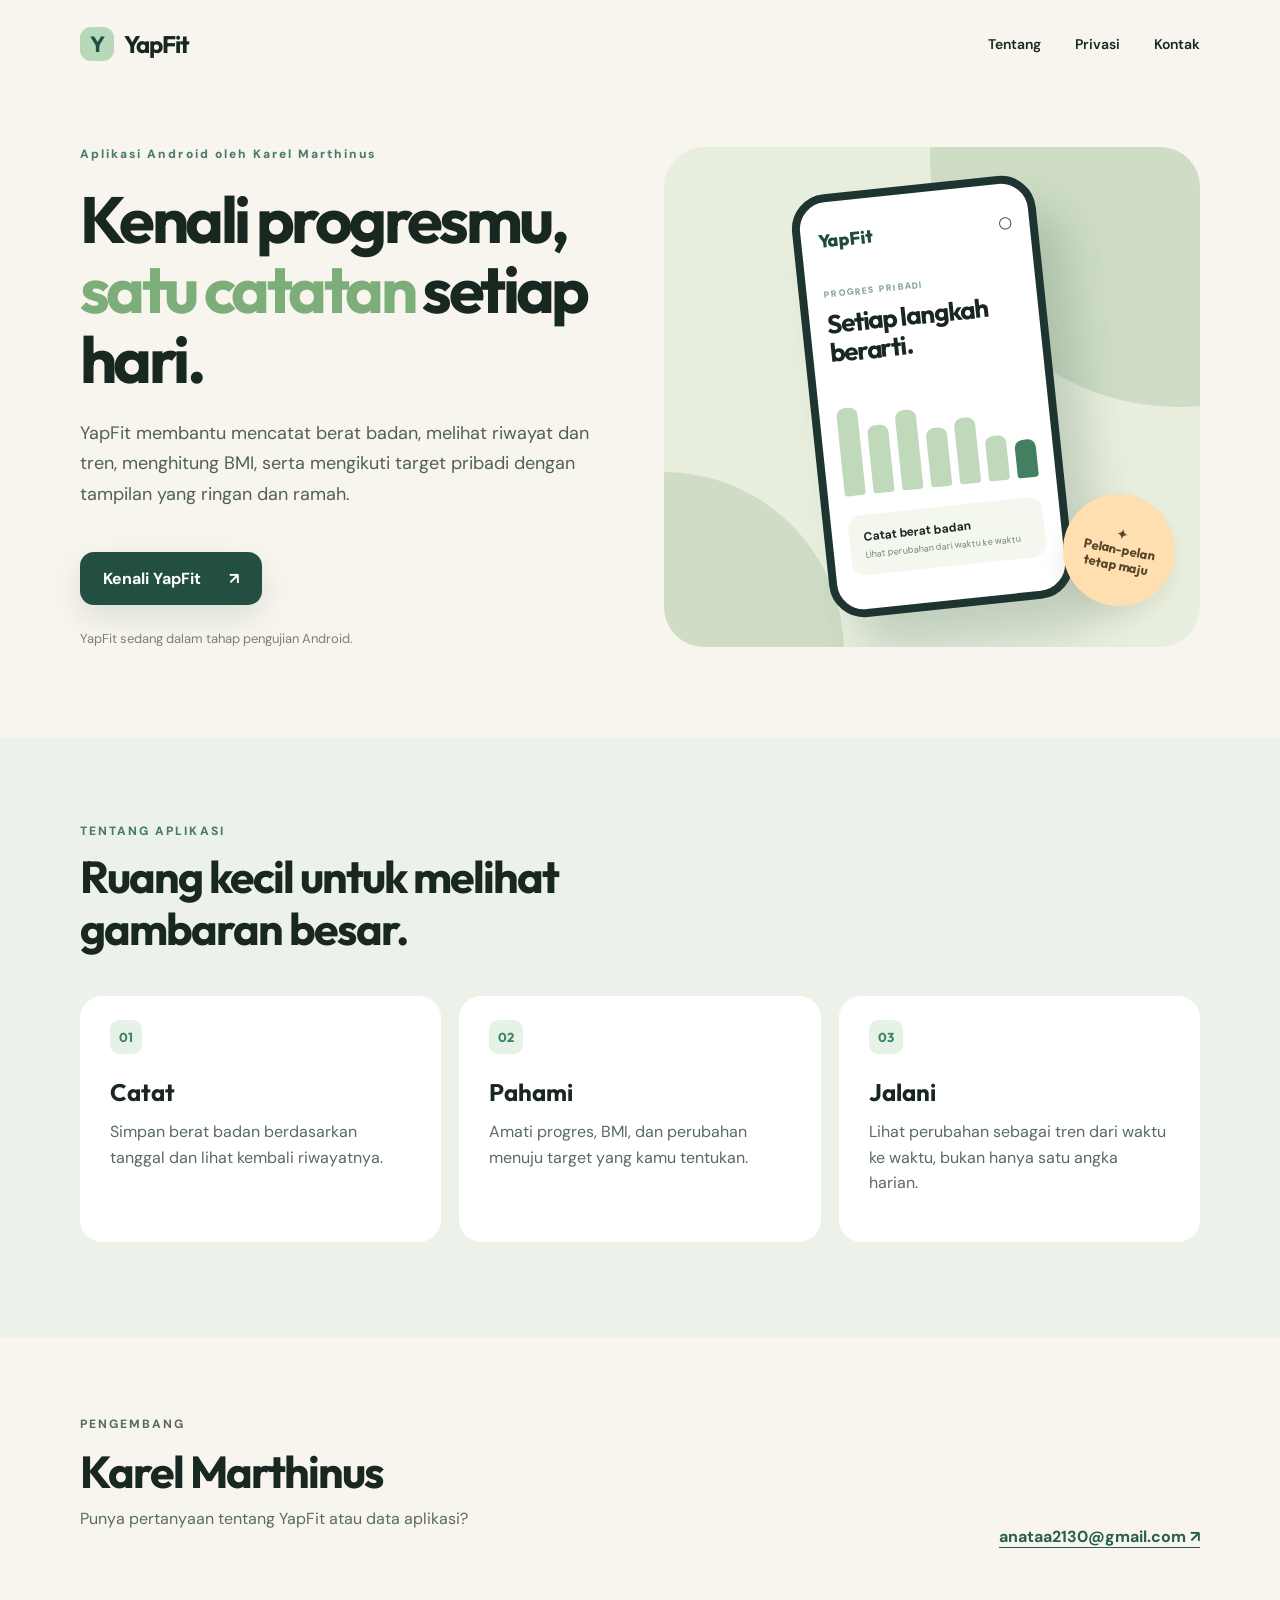
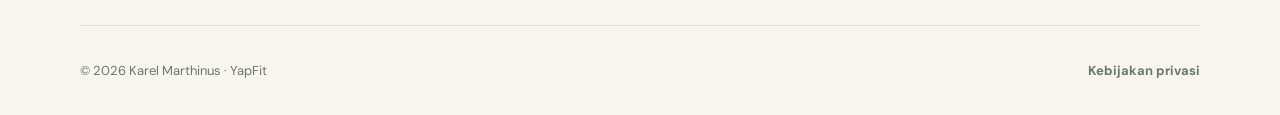
==== yapfit/index.html @ 2a293a20 "Publish YapFit developer website" ====
<!doctype html>
<html lang="id">
<head>
  <meta charset="utf-8">
  <meta name="viewport" content="width=device-width, initial-scale=1">
  <meta name="theme-color" content="#f8f5ee">
  <meta name="description" content="YapFit adalah aplikasi pencatat berat badan dan BMI oleh Karel Marthinus.">
  <title>YapFit · Karel Marthinus</title>
  <link rel="stylesheet" href="style.css">
</head>
<body>
  <header class="topbar wrap">
    <a class="brand" href="./" aria-label="Beranda YapFit"><span class="mark">Y</span> YapFit</a>
    <nav aria-label="Navigasi utama"><a href="#tentang">Tentang</a><a href="privacy.html">Privasi</a><a href="mailto:anataa2130@gmail.com">Kontak</a></nav>
  </header>
  <main>
    <section class="hero wrap">
      <div class="hero-copy">
        <p class="eyebrow">Aplikasi Android oleh Karel Marthinus</p>
        <h1>Kenali progresmu,<br><em>satu catatan</em> setiap hari.</h1>
        <p class="lead">YapFit membantu mencatat berat badan, melihat riwayat dan tren, menghitung BMI, serta mengikuti target pribadi dengan tampilan yang ringan dan ramah.</p>
        <a class="button" href="#tentang">Kenali YapFit <span aria-hidden="true">↗</span></a>
        <p class="status">YapFit sedang dalam tahap pengujian Android.</p>
      </div>
      <div class="visual" aria-label="Ilustrasi tampilan catatan progres YapFit" role="img">
        <div class="circle c1"></div><div class="circle c2"></div>
        <div class="phone"><div class="phone-head"><span class="phone-logo">YapFit</span><span>○</span></div><p class="phone-kicker">PROGRES PRIBADI</p><strong>Setiap langkah<br>berarti.</strong><div class="chart"><span></span><span></span><span></span><span></span><span></span><span></span><span></span></div><div class="phone-card"><b>Catat berat badan</b><small>Lihat perubahan dari waktu ke waktu</small></div></div>
        <span class="sticker">✦<br>Pelan-pelan<br>tetap maju</span>
      </div>
    </section>
    <section id="tentang" class="features"><div class="wrap"><p class="eyebrow">TENTANG APLIKASI</p><h2>Ruang kecil untuk melihat gambaran besar.</h2><div class="grid"><article><span class="icon">01</span><h3>Catat</h3><p>Simpan berat badan berdasarkan tanggal dan lihat kembali riwayatnya.</p></article><article><span class="icon">02</span><h3>Pahami</h3><p>Amati progres, BMI, dan perubahan menuju target yang kamu tentukan.</p></article><article><span class="icon">03</span><h3>Jalani</h3><p>Lihat perubahan sebagai tren dari waktu ke waktu, bukan hanya satu angka harian.</p></article></div></div></section>
    <section class="contact wrap"><div><p class="eyebrow">PENGEMBANG</p><h2>Karel Marthinus</h2><p>Punya pertanyaan tentang YapFit atau data aplikasi?</p></div><a href="mailto:anataa2130@gmail.com">anataa2130@gmail.com <span aria-hidden="true">↗</span></a></section>
  </main>
  <footer class="wrap"><span>© 2026 Karel Marthinus · YapFit</span><a href="privacy.html">Kebijakan privasi</a></footer>
</body>
</html>
---- yapfit/style.css ----
@import url('https://fonts.googleapis.com/css2?family=DM+Sans:wght@400;500;600;700&family=Outfit:wght@400;500;600;700;800&display=swap');
:root{font-family:'DM Sans',system-ui,sans-serif;color:#192721;background:#f8f5ee}*{box-sizing:border-box}html{scroll-behavior:smooth}body{margin:0}a{color:inherit}h1,h2,h3,p{margin-top:0}.wrap{width:min(1120px,calc(100% - 48px));margin-inline:auto}.topbar{height:88px;display:flex;align-items:center;justify-content:space-between}.brand{text-decoration:none;font:700 24px Outfit,system-ui,sans-serif;display:flex;align-items:center;gap:10px;letter-spacing:-.04em}.mark{display:grid;place-items:center;width:34px;height:34px;background:#b8d9b9;border-radius:11px;color:#205044;font-size:22px}.topbar nav{display:flex;gap:34px}.topbar nav a{text-decoration:none;font-weight:600;font-size:14px}.topbar nav a:hover,footer a:hover{text-decoration:underline}.hero{min-height:650px;display:grid;grid-template-columns:1fr 1fr;align-items:center;gap:48px;padding:55px 0 88px}.eyebrow{font-size:12px;font-weight:800;letter-spacing:.17em;color:#477a68}.hero h1,.policy h1{font:700 clamp(44px,5.1vw,70px)/1.07 Outfit,system-ui,sans-serif;letter-spacing:-.055em;margin:23px 0}.hero h1 em{font-style:normal;color:#7dad78}.lead{font-size:18px;line-height:1.7;color:#516059;max-width:590px}.button{display:inline-flex;align-items:center;justify-content:space-between;gap:28px;margin-top:24px;background:#224f42;color:#fff;text-decoration:none;border-radius:14px;padding:16px 23px;font-weight:700;box-shadow:0 12px 30px #224f4222}.button:hover{background:#163d33}.status{font-size:13px;color:#76837d;margin:25px 0 0}.visual{height:500px;position:relative;display:grid;place-items:center;background:#e9efdf;border-radius:40px;overflow:hidden}.circle{position:absolute;border-radius:50%;background:#cfddc6}.c1{width:500px;height:500px;right:-230px;top:-240px}.c2{width:360px;height:360px;left:-180px;bottom:-185px}.phone{position:relative;width:245px;height:425px;background:#fff;border:8px solid #1e3430;border-radius:35px;padding:27px 17px;box-shadow:26px 35px 45px #41624c3b;transform:rotate(-6deg);z-index:1}.phone-head{display:flex;justify-content:space-between;align-items:center;color:#214c3c}.phone-logo{font:800 18px Outfit}.phone-kicker{font-size:9px;font-weight:800;letter-spacing:.14em;color:#81a091;margin-top:36px}.phone strong{font:700 26px/1.12 Outfit;letter-spacing:-.04em}.chart{height:110px;margin:20px 0;display:flex;align-items:flex-end;justify-content:space-between;gap:7px}.chart span{width:21px;border-radius:8px 8px 3px 3px;background:#bfd9ba}.chart span:nth-child(1){height:80%}.chart span:nth-child(2){height:62%}.chart span:nth-child(3){height:73%}.chart span:nth-child(4){height:54%}.chart span:nth-child(5){height:60%}.chart span:nth-child(6){height:41%}.chart span:nth-child(7){height:35%;background:#447f61}.phone-card{background:#f4f7ee;border-radius:13px;padding:14px}.phone-card b,.phone-card small{display:block}.phone-card b{font-size:12px}.phone-card small{font-size:9px;color:#708178;margin-top:4px}.sticker{position:absolute;z-index:2;right:25px;bottom:41px;width:112px;height:112px;border-radius:50%;display:grid;place-content:center;text-align:center;background:#ffdeb0;color:#57472b;font:700 13px/1.2 Outfit;transform:rotate(11deg);box-shadow:0 12px 20px #7b6d4a22}.features{background:#ecf1e9;padding:85px 0 95px}.features h2,.contact h2{font:700 clamp(32px,3.5vw,46px)/1.15 Outfit;letter-spacing:-.045em;max-width:650px}.grid{display:grid;grid-template-columns:repeat(3,1fr);gap:18px;margin-top:42px}.grid article{background:#fff;border-radius:22px;padding:30px;min-height:220px}.icon{font:700 13px Outfit;color:#398367;background:#e7f2e7;border-radius:9px;padding:9px}.grid h3{font:700 24px Outfit;margin:30px 0 12px}.grid p,.contact p{color:#596b60;line-height:1.6}.contact{padding:78px 0;display:flex;align-items:end;justify-content:space-between;gap:24px}.contact h2{margin-bottom:8px}.contact a{font-weight:700;color:#265f4b;text-underline-offset:5px}footer{border-top:1px solid #d8e1d5;min-height:90px;display:flex;align-items:center;justify-content:space-between;gap:20px;font-size:13px;color:#69786e}footer a{font-weight:700;text-decoration:none}.policy{padding:55px 0 90px;max-width:800px}.policy h1{font-size:clamp(42px,5vw,62px)}.policy .lead{margin-bottom:52px}.policy section{border-top:1px solid #d8e1d5;padding:30px 0}.policy h2{font:700 25px Outfit;letter-spacing:-.03em}.policy section p{line-height:1.75;color:#4d5d54}.policy section a{color:#265f4b}.policy-note{border-radius:14px;background:#e9efdf;padding:19px;line-height:1.6;font-size:14px;color:#4a6254}@media(max-width:760px){.wrap{width:min(100% - 36px,560px)}.topbar{height:74px}.topbar nav{gap:16px}.topbar nav a{font-size:12px}.hero{grid-template-columns:1fr;gap:32px;padding:45px 0 65px}.hero h1{font-size:46px}.lead{font-size:16px}.visual{height:410px}.phone{transform:rotate(-6deg) scale(.83)}.sticker{right:10px;bottom:25px}.features{padding:62px 0}.grid{grid-template-columns:1fr}.grid article{min-height:0}.contact{display:block}.contact a{overflow-wrap:anywhere}.policy{padding:38px 0 65px}}
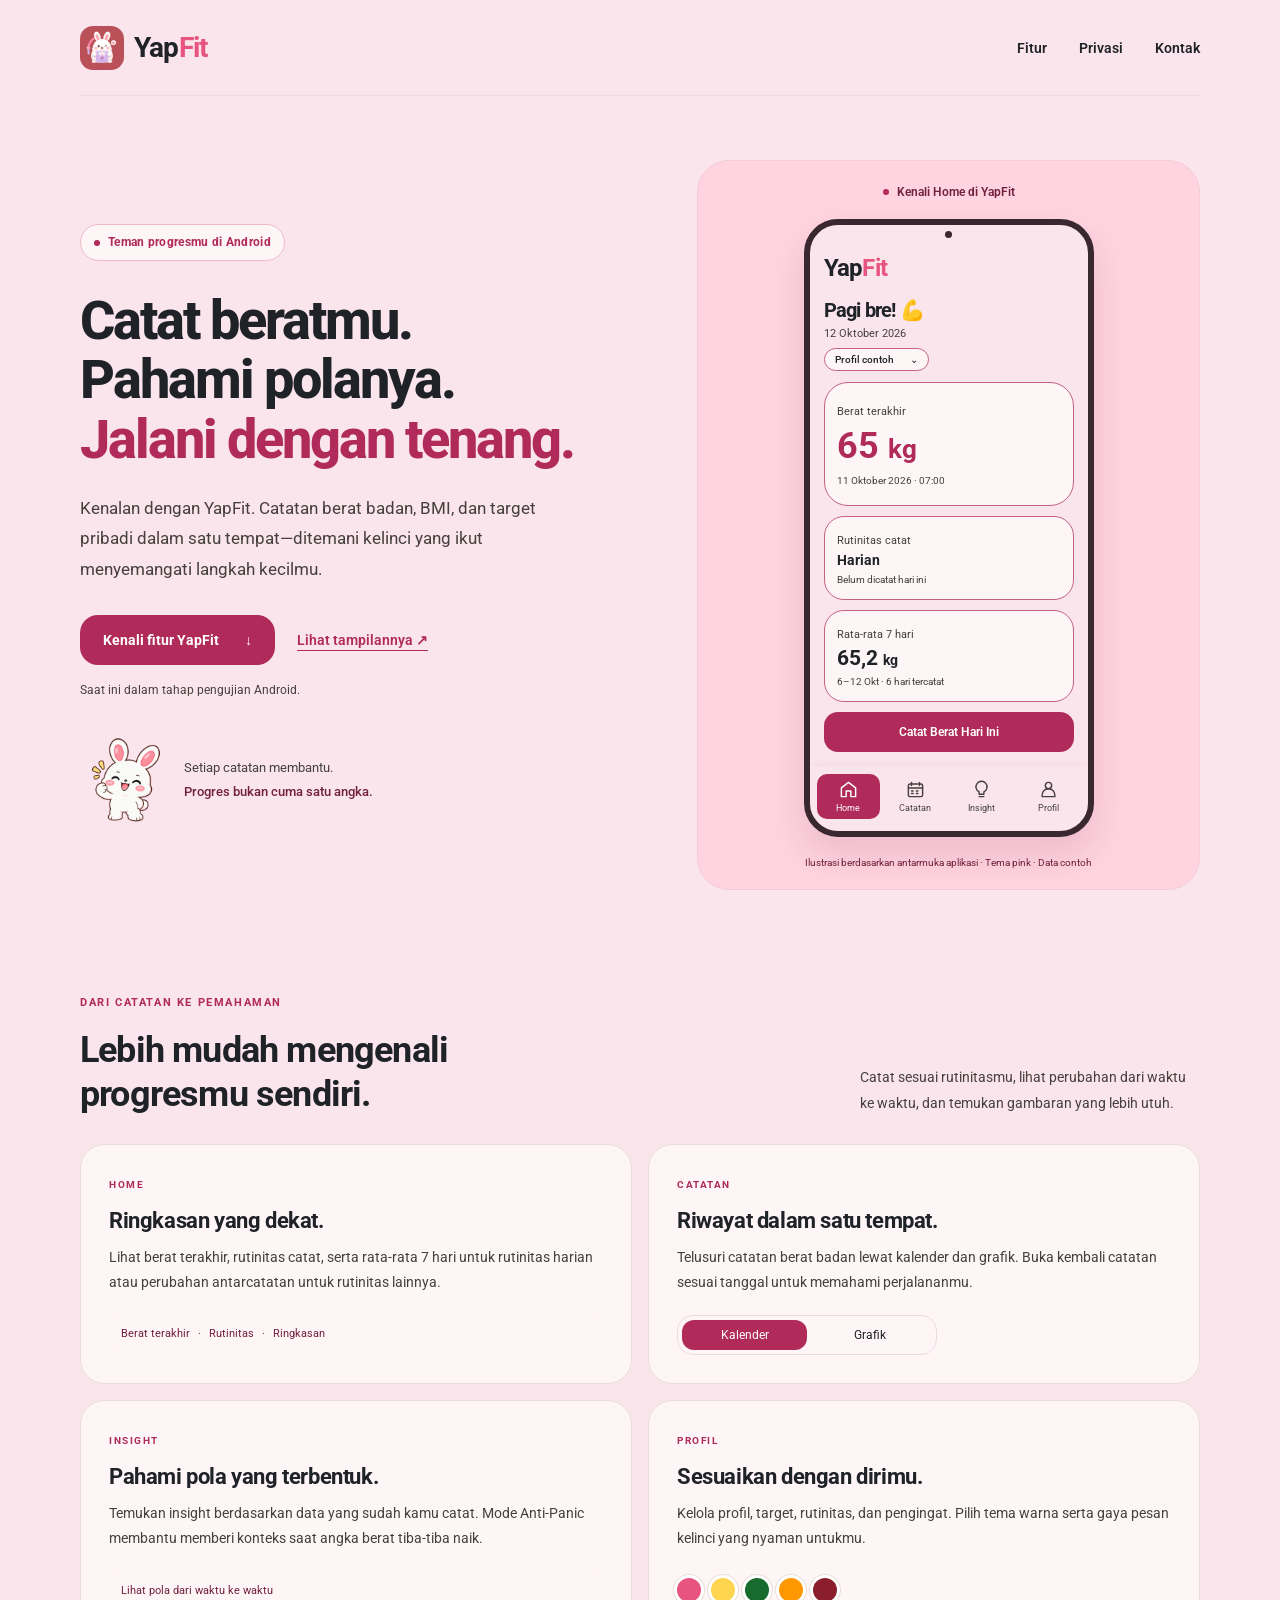
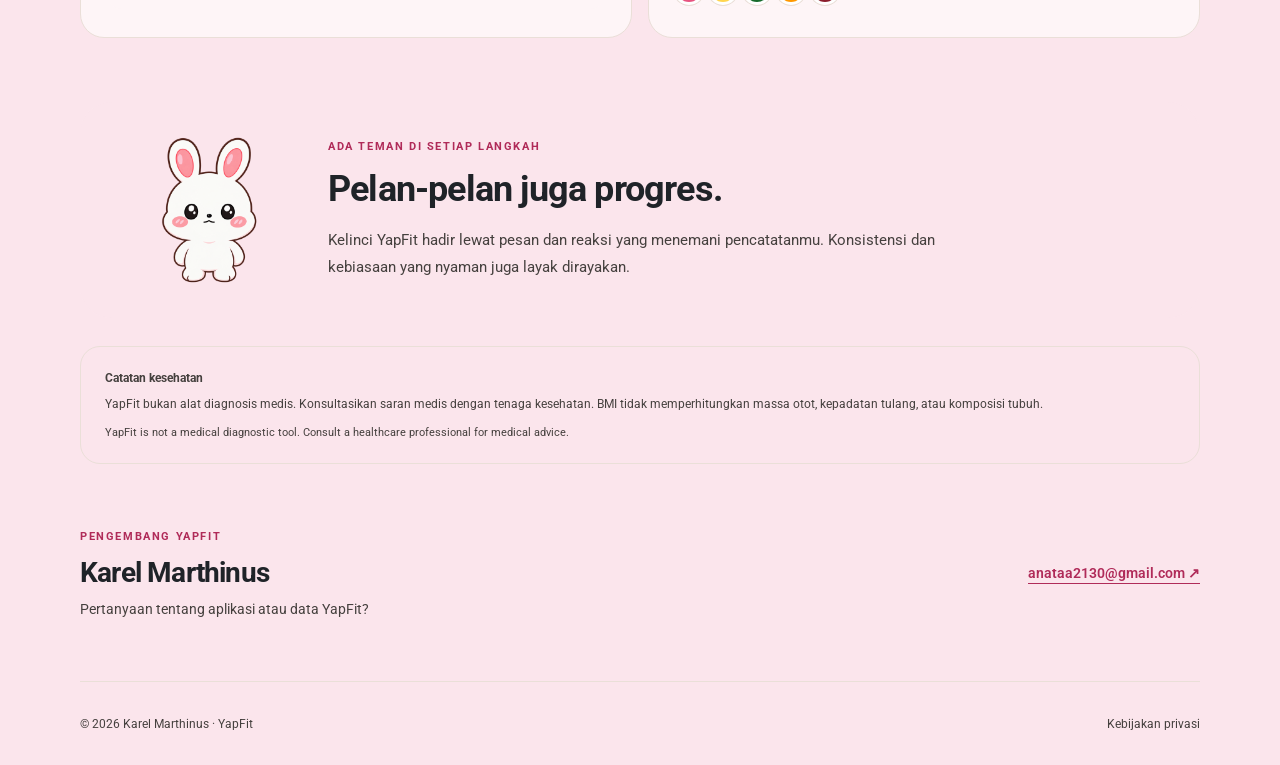
==== commit a9cbbf1e: "Align YapFit website with app branding and interface" ====
--- a/yapfit/index.html
+++ b/yapfit/index.html
@@ -3,33 +3,64 @@
 <head>
   <meta charset="utf-8">
   <meta name="viewport" content="width=device-width, initial-scale=1">
-  <meta name="theme-color" content="#f8f5ee">
-  <meta name="description" content="YapFit adalah aplikasi pencatat berat badan dan BMI oleh Karel Marthinus.">
-  <title>YapFit · Karel Marthinus</title>
+  <meta name="theme-color" content="#fbe5ec">
+  <meta name="description" content="YapFit, teman mencatat berat badan dengan maskot kelinci. Pantau catatan, rata-rata 7 hari, BMI, dan target sesuai rutinitasmu.">
+  <title>YapFit · Teman mencatat progresmu</title>
+  <link rel="icon" href="assets/app-icon.png">
   <link rel="stylesheet" href="style.css">
 </head>
 <body>
+  <a class="skip-link" href="#utama">Lewati ke konten</a>
   <header class="topbar wrap">
-    <a class="brand" href="./" aria-label="Beranda YapFit"><span class="mark">Y</span> YapFit</a>
-    <nav aria-label="Navigasi utama"><a href="#tentang">Tentang</a><a href="privacy.html">Privasi</a><a href="mailto:anataa2130@gmail.com">Kontak</a></nav>
+    <a class="brand" href="./" aria-label="Beranda YapFit"><img src="assets/app-icon.png" width="44" height="44" alt=""><span>Yap<span class="fit">Fit</span></span></a>
+    <nav aria-label="Navigasi utama"><a href="#fitur">Fitur</a><a href="privacy.html">Privasi</a><a href="#kontak">Kontak</a></nav>
   </header>
-  <main>
-    <section class="hero wrap">
+  <main id="utama">
+    <section class="hero wrap" aria-labelledby="hero-title">
       <div class="hero-copy">
-        <p class="eyebrow">Aplikasi Android oleh Karel Marthinus</p>
-        <h1>Kenali progresmu,<br><em>satu catatan</em> setiap hari.</h1>
-        <p class="lead">YapFit membantu mencatat berat badan, melihat riwayat dan tren, menghitung BMI, serta mengikuti target pribadi dengan tampilan yang ringan dan ramah.</p>
-        <a class="button" href="#tentang">Kenali YapFit <span aria-hidden="true">↗</span></a>
-        <p class="status">YapFit sedang dalam tahap pengujian Android.</p>
+        <span class="eyebrow pill"><span class="status-dot"></span> Teman progresmu di Android</span>
+        <h1 id="hero-title">Catat beratmu.<br>Pahami polanya.<br><span>Jalani dengan tenang.</span></h1>
+        <p class="lead">Kenalan dengan YapFit. Catatan berat badan, BMI, dan target pribadi dalam satu tempat—ditemani kelinci yang ikut menyemangati langkah kecilmu.</p>
+        <div class="hero-actions"><a class="button" href="#fitur">Kenali fitur YapFit <span aria-hidden="true">↓</span></a><a class="text-link" href="#tampilan">Lihat tampilannya <span aria-hidden="true">↗</span></a></div>
+        <p class="status">Saat ini dalam tahap pengujian Android.</p>
+        <div class="bunny-note"><img src="assets/bunny_pose_happy.webp" alt="Maskot kelinci YapFit yang tersenyum" width="92" height="92"><p>Setiap catatan membantu.<br><strong>Progres bukan cuma satu angka.</strong></p></div>
       </div>
-      <div class="visual" aria-label="Ilustrasi tampilan catatan progres YapFit" role="img">
-        <div class="circle c1"></div><div class="circle c2"></div>
-        <div class="phone"><div class="phone-head"><span class="phone-logo">YapFit</span><span>○</span></div><p class="phone-kicker">PROGRES PRIBADI</p><strong>Setiap langkah<br>berarti.</strong><div class="chart"><span></span><span></span><span></span><span></span><span></span><span></span><span></span></div><div class="phone-card"><b>Catat berat badan</b><small>Lihat perubahan dari waktu ke waktu</small></div></div>
-        <span class="sticker">✦<br>Pelan-pelan<br>tetap maju</span>
+      <figure class="app-preview" id="tampilan">
+        <div class="preview-label"><span class="status-dot"></span> Kenali Home di YapFit</div>
+        <div class="phone" aria-label="Ilustrasi Home YapFit dalam tema pink dengan data contoh">
+          <div class="phone-camera" aria-hidden="true"></div>
+          <div class="app-content">
+            <div class="app-wordmark">Yap<span class="fit">Fit</span></div>
+            <h2 class="app-greeting">Pagi bre! 💪</h2>
+            <p class="app-date">12 Oktober 2026</p>
+            <div class="profile-chip">Profil contoh <span aria-hidden="true">⌄</span></div>
+            <div class="app-card weight-card"><span>Berat terakhir</span><strong>65 <small>kg</small></strong><p>11 Oktober 2026 · 07:00</p></div>
+            <div class="app-card routine-card"><span>Rutinitas catat</span><strong>Harian</strong><p>Belum dicatat hari ini</p></div>
+            <div class="app-card average-card"><span>Rata-rata 7 hari</span><strong>65,2 <small>kg</small></strong><p>6–12 Okt · 6 hari tercatat</p></div>
+            <div class="app-cta">Catat Berat Hari Ini</div>
+          </div>
+          <div class="app-nav" aria-hidden="true">
+            <span class="selected"><svg viewBox="0 0 24 24"><path d="m3 10 9-7 9 7v11h-6v-7H9v7H3Z"/></svg>Home</span>
+            <span><svg viewBox="0 0 24 24"><rect x="3" y="5" width="18" height="16" rx="2"/><path d="M7 3v4m10-4v4M3 10h18m-14 4h2m4 0h2m-8 3h2m4 0h2"/></svg>Catatan</span>
+            <span><svg viewBox="0 0 24 24"><path d="M9 18v-3a7 7 0 1 1 6 0v3ZM9 21h6"/></svg>Insight</span>
+            <span><svg viewBox="0 0 24 24"><circle cx="12" cy="7" r="4"/><path d="M4 21v-2a8 8 0 0 1 16 0v2Z"/></svg>Profil</span>
+          </div>
+        </div>
+        <figcaption>Ilustrasi berdasarkan antarmuka aplikasi · Tema pink · Data contoh</figcaption>
+      </figure>
+    </section>
+    <section class="features wrap" id="fitur" aria-labelledby="features-title">
+      <div class="section-heading"><div><p class="eyebrow">DARI CATATAN KE PEMAHAMAN</p><h2 id="features-title">Lebih mudah mengenali<br>progresmu sendiri.</h2></div><p>Catat sesuai rutinitasmu, lihat perubahan dari waktu ke waktu, dan temukan gambaran yang lebih utuh.</p></div>
+      <div class="feature-grid">
+        <article class="feature-card"><span class="feature-label">HOME</span><h3>Ringkasan yang dekat.</h3><p>Lihat berat terakhir, rutinitas catat, serta rata-rata 7 hari untuk rutinitas harian atau perubahan antarcatatan untuk rutinitas lainnya.</p><div class="detail-chip">Berat terakhir <span>·</span> Rutinitas <span>·</span> Ringkasan</div></article>
+        <article class="feature-card"><span class="feature-label">CATATAN</span><h3>Riwayat dalam satu tempat.</h3><p>Telusuri catatan berat badan lewat kalender dan grafik. Buka kembali catatan sesuai tanggal untuk memahami perjalananmu.</p><div class="mini-segments" aria-hidden="true"><span>Kalender</span><span>Grafik</span></div></article>
+        <article class="feature-card"><span class="feature-label">INSIGHT</span><h3>Pahami pola yang terbentuk.</h3><p>Temukan insight berdasarkan data yang sudah kamu catat. Mode Anti-Panic membantu memberi konteks saat angka berat tiba-tiba naik.</p><div class="detail-chip">Lihat pola dari waktu ke waktu</div></article>
+        <article class="feature-card"><span class="feature-label">PROFIL</span><h3>Sesuaikan dengan dirimu.</h3><p>Kelola profil, target, rutinitas, dan pengingat. Pilih tema warna serta gaya pesan kelinci yang nyaman untukmu.</p><div class="swatches" aria-label="Pilihan warna manual: pink, kuning, hijau, oranye, merah"><span style="--swatch:#e75480"></span><span style="--swatch:#ffd54f"></span><span style="--swatch:#176b2c"></span><span style="--swatch:#ff9800"></span><span style="--swatch:#8b1e2d"></span></div></article>
       </div>
     </section>
-    <section id="tentang" class="features"><div class="wrap"><p class="eyebrow">TENTANG APLIKASI</p><h2>Ruang kecil untuk melihat gambaran besar.</h2><div class="grid"><article><span class="icon">01</span><h3>Catat</h3><p>Simpan berat badan berdasarkan tanggal dan lihat kembali riwayatnya.</p></article><article><span class="icon">02</span><h3>Pahami</h3><p>Amati progres, BMI, dan perubahan menuju target yang kamu tentukan.</p></article><article><span class="icon">03</span><h3>Jalani</h3><p>Lihat perubahan sebagai tren dari waktu ke waktu, bukan hanya satu angka harian.</p></article></div></div></section>
-    <section class="contact wrap"><div><p class="eyebrow">PENGEMBANG</p><h2>Karel Marthinus</h2><p>Punya pertanyaan tentang YapFit atau data aplikasi?</p></div><a href="mailto:anataa2130@gmail.com">anataa2130@gmail.com <span aria-hidden="true">↗</span></a></section>
+    <section class="companion wrap" aria-labelledby="companion-title"><img src="assets/bunny_pose_calm.webp" alt="Maskot kelinci YapFit dengan ekspresi tenang" width="180" height="180" loading="lazy"><div><p class="eyebrow">ADA TEMAN DI SETIAP LANGKAH</p><h2 id="companion-title">Pelan-pelan juga progres.</h2><p>Kelinci YapFit hadir lewat pesan dan reaksi yang menemani pencatatanmu. Konsistensi dan kebiasaan yang nyaman juga layak dirayakan.</p></div></section>
+    <aside class="health-note wrap"><strong>Catatan kesehatan</strong><p>YapFit bukan alat diagnosis medis. Konsultasikan saran medis dengan tenaga kesehatan. BMI tidak memperhitungkan massa otot, kepadatan tulang, atau komposisi tubuh.</p><p lang="en">YapFit is not a medical diagnostic tool. Consult a healthcare professional for medical advice.</p></aside>
+    <section class="contact wrap" id="kontak"><div><p class="eyebrow">PENGEMBANG YAPFIT</p><h2>Karel Marthinus</h2><p>Pertanyaan tentang aplikasi atau data YapFit?</p></div><a class="text-link" href="mailto:anataa2130@gmail.com">anataa2130@gmail.com <span aria-hidden="true">↗</span></a></section>
   </main>
   <footer class="wrap"><span>© 2026 Karel Marthinus · YapFit</span><a href="privacy.html">Kebijakan privasi</a></footer>
 </body>
--- a/yapfit/style.css
+++ b/yapfit/style.css
@@ -1,2 +1,150 @@
-@import url('https://fonts.googleapis.com/css2?family=DM+Sans:wght@400;500;600;700&family=Outfit:wght@400;500;600;700;800&display=swap');
-:root{font-family:'DM Sans',system-ui,sans-serif;color:#192721;background:#f8f5ee}*{box-sizing:border-box}html{scroll-behavior:smooth}body{margin:0}a{color:inherit}h1,h2,h3,p{margin-top:0}.wrap{width:min(1120px,calc(100% - 48px));margin-inline:auto}.topbar{height:88px;display:flex;align-items:center;justify-content:space-between}.brand{text-decoration:none;font:700 24px Outfit,system-ui,sans-serif;display:flex;align-items:center;gap:10px;letter-spacing:-.04em}.mark{display:grid;place-items:center;width:34px;height:34px;background:#b8d9b9;border-radius:11px;color:#205044;font-size:22px}.topbar nav{display:flex;gap:34px}.topbar nav a{text-decoration:none;font-weight:600;font-size:14px}.topbar nav a:hover,footer a:hover{text-decoration:underline}.hero{min-height:650px;display:grid;grid-template-columns:1fr 1fr;align-items:center;gap:48px;padding:55px 0 88px}.eyebrow{font-size:12px;font-weight:800;letter-spacing:.17em;color:#477a68}.hero h1,.policy h1{font:700 clamp(44px,5.1vw,70px)/1.07 Outfit,system-ui,sans-serif;letter-spacing:-.055em;margin:23px 0}.hero h1 em{font-style:normal;color:#7dad78}.lead{font-size:18px;line-height:1.7;color:#516059;max-width:590px}.button{display:inline-flex;align-items:center;justify-content:space-between;gap:28px;margin-top:24px;background:#224f42;color:#fff;text-decoration:none;border-radius:14px;padding:16px 23px;font-weight:700;box-shadow:0 12px 30px #224f4222}.button:hover{background:#163d33}.status{font-size:13px;color:#76837d;margin:25px 0 0}.visual{height:500px;position:relative;display:grid;place-items:center;background:#e9efdf;border-radius:40px;overflow:hidden}.circle{position:absolute;border-radius:50%;background:#cfddc6}.c1{width:500px;height:500px;right:-230px;top:-240px}.c2{width:360px;height:360px;left:-180px;bottom:-185px}.phone{position:relative;width:245px;height:425px;background:#fff;border:8px solid #1e3430;border-radius:35px;padding:27px 17px;box-shadow:26px 35px 45px #41624c3b;transform:rotate(-6deg);z-index:1}.phone-head{display:flex;justify-content:space-between;align-items:center;color:#214c3c}.phone-logo{font:800 18px Outfit}.phone-kicker{font-size:9px;font-weight:800;letter-spacing:.14em;color:#81a091;margin-top:36px}.phone strong{font:700 26px/1.12 Outfit;letter-spacing:-.04em}.chart{height:110px;margin:20px 0;display:flex;align-items:flex-end;justify-content:space-between;gap:7px}.chart span{width:21px;border-radius:8px 8px 3px 3px;background:#bfd9ba}.chart span:nth-child(1){height:80%}.chart span:nth-child(2){height:62%}.chart span:nth-child(3){height:73%}.chart span:nth-child(4){height:54%}.chart span:nth-child(5){height:60%}.chart span:nth-child(6){height:41%}.chart span:nth-child(7){height:35%;background:#447f61}.phone-card{background:#f4f7ee;border-radius:13px;padding:14px}.phone-card b,.phone-card small{display:block}.phone-card b{font-size:12px}.phone-card small{font-size:9px;color:#708178;margin-top:4px}.sticker{position:absolute;z-index:2;right:25px;bottom:41px;width:112px;height:112px;border-radius:50%;display:grid;place-content:center;text-align:center;background:#ffdeb0;color:#57472b;font:700 13px/1.2 Outfit;transform:rotate(11deg);box-shadow:0 12px 20px #7b6d4a22}.features{background:#ecf1e9;padding:85px 0 95px}.features h2,.contact h2{font:700 clamp(32px,3.5vw,46px)/1.15 Outfit;letter-spacing:-.045em;max-width:650px}.grid{display:grid;grid-template-columns:repeat(3,1fr);gap:18px;margin-top:42px}.grid article{background:#fff;border-radius:22px;padding:30px;min-height:220px}.icon{font:700 13px Outfit;color:#398367;background:#e7f2e7;border-radius:9px;padding:9px}.grid h3{font:700 24px Outfit;margin:30px 0 12px}.grid p,.contact p{color:#596b60;line-height:1.6}.contact{padding:78px 0;display:flex;align-items:end;justify-content:space-between;gap:24px}.contact h2{margin-bottom:8px}.contact a{font-weight:700;color:#265f4b;text-underline-offset:5px}footer{border-top:1px solid #d8e1d5;min-height:90px;display:flex;align-items:center;justify-content:space-between;gap:20px;font-size:13px;color:#69786e}footer a{font-weight:700;text-decoration:none}.policy{padding:55px 0 90px;max-width:800px}.policy h1{font-size:clamp(42px,5vw,62px)}.policy .lead{margin-bottom:52px}.policy section{border-top:1px solid #d8e1d5;padding:30px 0}.policy h2{font:700 25px Outfit;letter-spacing:-.03em}.policy section p{line-height:1.75;color:#4d5d54}.policy section a{color:#265f4b}.policy-note{border-radius:14px;background:#e9efdf;padding:19px;line-height:1.6;font-size:14px;color:#4a6254}@media(max-width:760px){.wrap{width:min(100% - 36px,560px)}.topbar{height:74px}.topbar nav{gap:16px}.topbar nav a{font-size:12px}.hero{grid-template-columns:1fr;gap:32px;padding:45px 0 65px}.hero h1{font-size:46px}.lead{font-size:16px}.visual{height:410px}.phone{transform:rotate(-6deg) scale(.83)}.sticker{right:10px;bottom:25px}.features{padding:62px 0}.grid{grid-template-columns:1fr}.grid article{min-height:0}.contact{display:block}.contact a{overflow-wrap:anywhere}.policy{padding:38px 0 65px}}
+@import url('https://fonts.googleapis.com/css2?family=Roboto:wght@400;500;600;700;800&display=swap');
+
+:root {
+  font-family: Roboto, Arial, sans-serif;
+  color: #1f2328;
+  background: #fbe5ec;
+  --pink: #e75480;
+  --accent: #b02b59;
+  --background: #fbe5ec;
+  --surface: #fef5f7;
+  --text-secondary: #45403e;
+  --border: #eadfd8;
+}
+* { box-sizing: border-box; }
+html { scroll-behavior: smooth; scroll-padding-top: 24px; }
+body { margin: 0; }
+a { color: inherit; }
+img { max-width: 100%; height: auto; }
+h1, h2, h3, p { margin-top: 0; }
+a:focus-visible { outline: 3px solid var(--accent); outline-offset: 5px; border-radius: 4px; }
+.wrap { width: min(1120px, calc(100% - 64px)); margin-inline: auto; }
+.skip-link { position: absolute; left: 20px; top: -100px; padding: 12px; background: white; z-index: 5; }
+.skip-link:focus { top: 12px; }
+.topbar { min-height: 96px; display: flex; align-items: center; justify-content: space-between; gap: 24px; border-bottom: 1px solid var(--border); }
+.brand { text-decoration: none; font-size: 28px; font-weight: 700; letter-spacing: -.8px; display: flex; align-items: center; gap: 10px; }
+.brand img { border-radius: 13px; }
+.fit { color: var(--pink); }
+.topbar nav { display: flex; gap: 32px; }
+.topbar nav a { font-size: 14px; font-weight: 600; text-decoration: none; padding-block: 12px; }
+.topbar nav a:hover, footer a:hover { color: var(--accent); text-decoration: underline; text-underline-offset: 5px; }
+.hero { display: grid; grid-template-columns: 1.1fr 1fr; align-items: center; gap: 64px; padding-block: 64px 80px; }
+.hero > * { min-width: 0; }
+.eyebrow { font-size: 11px; letter-spacing: 1.6px; font-weight: 700; color: var(--accent); margin-bottom: 18px; line-height: 1.6; }
+.pill { display: inline-flex; align-items: center; gap: 8px; padding: 8px 13px; border: 1px solid #efb9ca; border-radius: 28px; background: var(--surface); letter-spacing: .3px; font-size: 12px; }
+.status-dot { width: 6px; height: 6px; border-radius: 50%; display: inline-block; background: var(--accent); flex-shrink: 0; }
+h1 { font-size: clamp(38px, 4.2vw, 56px); line-height: 1.1; letter-spacing: -2px; font-weight: 800; margin: 12px 0 24px; }
+h1 > span { color: var(--accent); }
+.lead { font-size: 17px; line-height: 1.8; color: var(--text-secondary); max-width: 510px; }
+.hero-actions { display: flex; flex-wrap: wrap; gap: 22px; align-items: center; margin-top: 30px; }
+.button { display: inline-flex; gap: 26px; align-items: center; justify-content: center; background: var(--accent); color: white; border-radius: 18px; padding: 17px 23px; text-decoration: none; font-size: 14px; font-weight: 700; }
+.button:hover { background: #8c2045; }
+.text-link { font-size: 14px; font-weight: 600; text-underline-offset: 5px; color: var(--accent); }
+.status { margin: 16px 0 0; font-size: 12px; line-height: 1.6; color: var(--text-secondary); }
+.bunny-note { display: flex; align-items: center; gap: 12px; margin-top: 34px; }
+.bunny-note img { width: 92px; flex-shrink: 0; }
+.bunny-note p { font-size: 13px; line-height: 1.8; color: var(--text-secondary); margin: 0; }
+.bunny-note strong { color: #72213e; font-weight: 500; }
+.app-preview { margin: 0; background: #ffd3df; border: 1px solid #f2ccd8; border-radius: 32px; padding: 24px 26px 18px; display: flex; flex-direction: column; align-items: center; }
+.preview-label { display: flex; align-items: center; gap: 8px; font-size: 12px; color: #72213e; font-weight: 600; margin-bottom: 20px; }
+.phone { width: 290px; max-width: 100%; background: var(--background); border: 6px solid #3a2830; border-radius: 34px; padding-top: 17px; overflow: hidden; position: relative; box-shadow: 0 18px 35px #72213e20; }
+.phone-camera { width: 7px; height: 7px; background: #3a2830; border-radius: 50%; position: absolute; top: 6px; left: calc(50% - 3.5px); }
+.app-content { padding: 12px 14px 14px; }
+.app-wordmark { font-size: 24px; line-height: 1.2; font-weight: 700; margin-bottom: 14px; letter-spacing: -.7px; }
+.app-greeting { font-size: 20px; line-height: 1.3; margin: 0 0 4px; font-weight: 700; }
+.app-date { font-size: 11px; margin: 0 0 8px; color: var(--text-secondary); }
+.profile-chip { display: inline-flex; gap: 16px; border: 1px solid #c36282; border-radius: 16px; background: var(--surface); padding: 5px 10px; font-size: 10px; font-weight: 500; margin-bottom: 11px; }
+.app-card { background: var(--surface); border: 1px solid #c36282; border-radius: 20px; padding: 12px; margin-bottom: 10px; }
+.app-card > span { font-size: 11px; color: var(--text-secondary); }
+.app-card strong { display: block; font-weight: 700; }
+.app-card p { font-size: 10px; color: var(--text-secondary); line-height: 1.5; margin: 4px 0 0; }
+.weight-card { border-radius: 24px; padding: 17px 12px; }
+.weight-card strong { color: var(--accent); font-size: 36px; line-height: 1.25; margin-top: 5px; }
+.weight-card small { font-size: 26px; }
+.routine-card strong { font-size: 14px; margin-top: 4px; }
+.average-card strong { font-size: 21px; margin-top: 4px; }
+.average-card small { font-size: 14px; }
+.app-cta { color: white; background: var(--accent); border-radius: 14px; text-align: center; font-size: 12px; font-weight: 600; padding: 13px 5px; }
+.app-nav { display: grid; grid-template-columns: repeat(4, 1fr); padding: 8px 7px 12px; gap: 3px; box-shadow: 0 -2px 8px #72213e0b; }
+.app-nav > span { display: flex; flex-direction: column; align-items: center; gap: 4px; font-size: 9px; color: var(--text-secondary); padding: 6px 2px; border-radius: 10px; }
+.app-nav .selected { background: var(--accent); color: white; }
+.app-nav svg { height: 19px; width: 19px; fill: none; stroke: currentColor; stroke-width: 1.8; stroke-linecap: round; stroke-linejoin: round; }
+figcaption { text-align: center; font-size: 10px; line-height: 1.7; color: #72213e; margin-top: 17px; max-width: 310px; }
+.features { padding-block: 24px 64px; }
+.section-heading { display: flex; align-items: flex-end; justify-content: space-between; gap: 42px; margin-bottom: 28px; }
+h2 { font-size: clamp(28px, 3vw, 36px); line-height: 1.2; letter-spacing: -.8px; margin-bottom: 0; }
+.section-heading > p { max-width: 340px; color: var(--text-secondary); font-size: 14px; line-height: 1.8; margin: 0; }
+.feature-grid { display: grid; grid-template-columns: repeat(2, 1fr); gap: 16px; }
+.feature-card { background: var(--surface); border: 1px solid var(--border); border-radius: 24px; padding: 28px; }
+.feature-label { color: var(--accent); font-size: 10px; font-weight: 700; letter-spacing: 1.5px; }
+.feature-card h3 { font-size: 22px; letter-spacing: -.4px; margin: 16px 0 12px; }
+.feature-card p { font-size: 14px; color: var(--text-secondary); line-height: 1.8; margin-bottom: 20px; }
+.detail-chip { display: flex; flex-wrap: wrap; gap: 8px; font-size: 11px; color: #72213e; padding: 12px; background: var(--surface); border-radius: 12px; }
+.mini-segments { display: flex; border: 1px solid #eddae0; border-radius: 16px; padding: 4px; max-width: 260px; }
+.mini-segments span { width: 50%; padding: 8px; text-align: center; font-size: 12px; }
+.mini-segments span:first-child { background: var(--accent); color: white; border-radius: 12px; }
+.swatches { display: flex; gap: 10px; padding-block: 6px; }
+.swatches span { display: block; width: 24px; height: 24px; border-radius: 50%; background: var(--swatch); box-shadow: 0 0 0 3px white, 0 0 0 4px var(--border); }
+.companion { display: flex; align-items: center; gap: 40px; padding: 28px 48px; background: var(--background); border-radius: 32px; }
+.companion > img { width: 160px; flex-shrink: 0; }
+.companion p:last-child { max-width: 610px; line-height: 1.8; font-size: 15px; margin: 16px 0 0; color: var(--text-secondary); }
+.companion .eyebrow { margin-bottom: 12px; }
+.health-note { margin-top: 28px; padding: 20px 24px; border: 1px solid var(--border); border-radius: 20px; color: var(--text-secondary); }
+.health-note strong { font-size: 12px; }
+.health-note p { font-size: 12px; line-height: 1.8; margin: 8px 0 0; }
+.health-note p[lang=en] { font-size: 11px; }
+.contact { padding-block: 64px; display: flex; justify-content: space-between; align-items: center; gap: 24px; }
+.contact .eyebrow { margin-bottom: 10px; }
+.contact h2 { font-size: 28px; }
+.contact p:last-child { color: var(--text-secondary); font-size: 14px; margin: 12px 0 0; }
+.contact a { overflow-wrap: anywhere; }
+footer { border-top: 1px solid var(--border); display: flex; align-items: center; justify-content: space-between; min-height: 84px; gap: 20px; font-size: 12px; color: var(--text-secondary); }
+footer a { text-decoration: none; }
+.policy { max-width: 800px; padding-block: 56px 72px; }
+.policy h1 { font-size: clamp(36px, 5vw, 52px); letter-spacing: -1.5px; }
+.policy .lead { max-width: none; margin-bottom: 36px; }
+.policy section { padding-block: 24px; border-top: 1px solid var(--border); }
+.policy h2 { font-size: 23px; margin-bottom: 12px; }
+.policy section p { font-size: 16px; line-height: 1.8; color: var(--text-secondary); margin-bottom: 0; }
+.policy section a { color: var(--accent); }
+.policy-note { background: var(--background); border-radius: 20px; padding: 20px; font-size: 14px; line-height: 1.8; color: #72213e; }
+@media (max-width: 960px) {
+  .hero { gap: 32px; }
+  .hero-actions { gap: 16px; }
+  .app-preview { padding-inline: 16px; }
+}
+@media (max-width: 760px) {
+  .wrap { width: min(560px, calc(100% - 36px)); }
+  .topbar { min-height: 80px; gap: 12px; }
+  .brand { font-size: 24px; gap: 7px; }
+  .brand img { width: 36px; border-radius: 10px; }
+  .topbar nav { gap: 18px; }
+  .topbar nav a { font-size: 12px; }
+  .hero { grid-template-columns: 1fr; padding-block: 40px 52px; gap: 30px; }
+  h1 { font-size: clamp(36px, 8vw, 49px); letter-spacing: -1.3px; }
+  .lead { font-size: 16px; }
+  .bunny-note { margin-top: 20px; }
+  .bunny-note img { width: 76px; }
+  .app-preview { width: 100%; }
+  .features { padding-block: 8px 40px; }
+  .section-heading { display: block; }
+  .section-heading > p { margin-top: 18px; max-width: none; }
+  .feature-grid { grid-template-columns: 1fr; }
+  .feature-card { padding: 24px; }
+  .companion { gap: 16px; padding: 24px; flex-direction: column; text-align: center; }
+  .companion > img { width: 120px; }
+  .companion h2 { font-size: 28px; }
+  .health-note { padding: 18px; }
+  .contact { padding-block: 44px; display: block; }
+  .contact > a { display: inline-block; margin-top: 22px; }
+  footer { align-items: flex-start; flex-direction: column; justify-content: center; gap: 12px; padding-block: 24px; }
+  .policy { padding-block: 36px 48px; }
+}
+@media (max-width: 360px) {
+  .topbar nav { gap: 11px; }
+  .brand img { width: 30px; }
+  .brand { font-size: 22px; }
+  .app-preview { padding-inline: 10px; }
+  .hero-actions { align-items: flex-start; flex-direction: column; }
+}
+@media (prefers-reduced-motion: reduce) { html { scroll-behavior: auto; } }
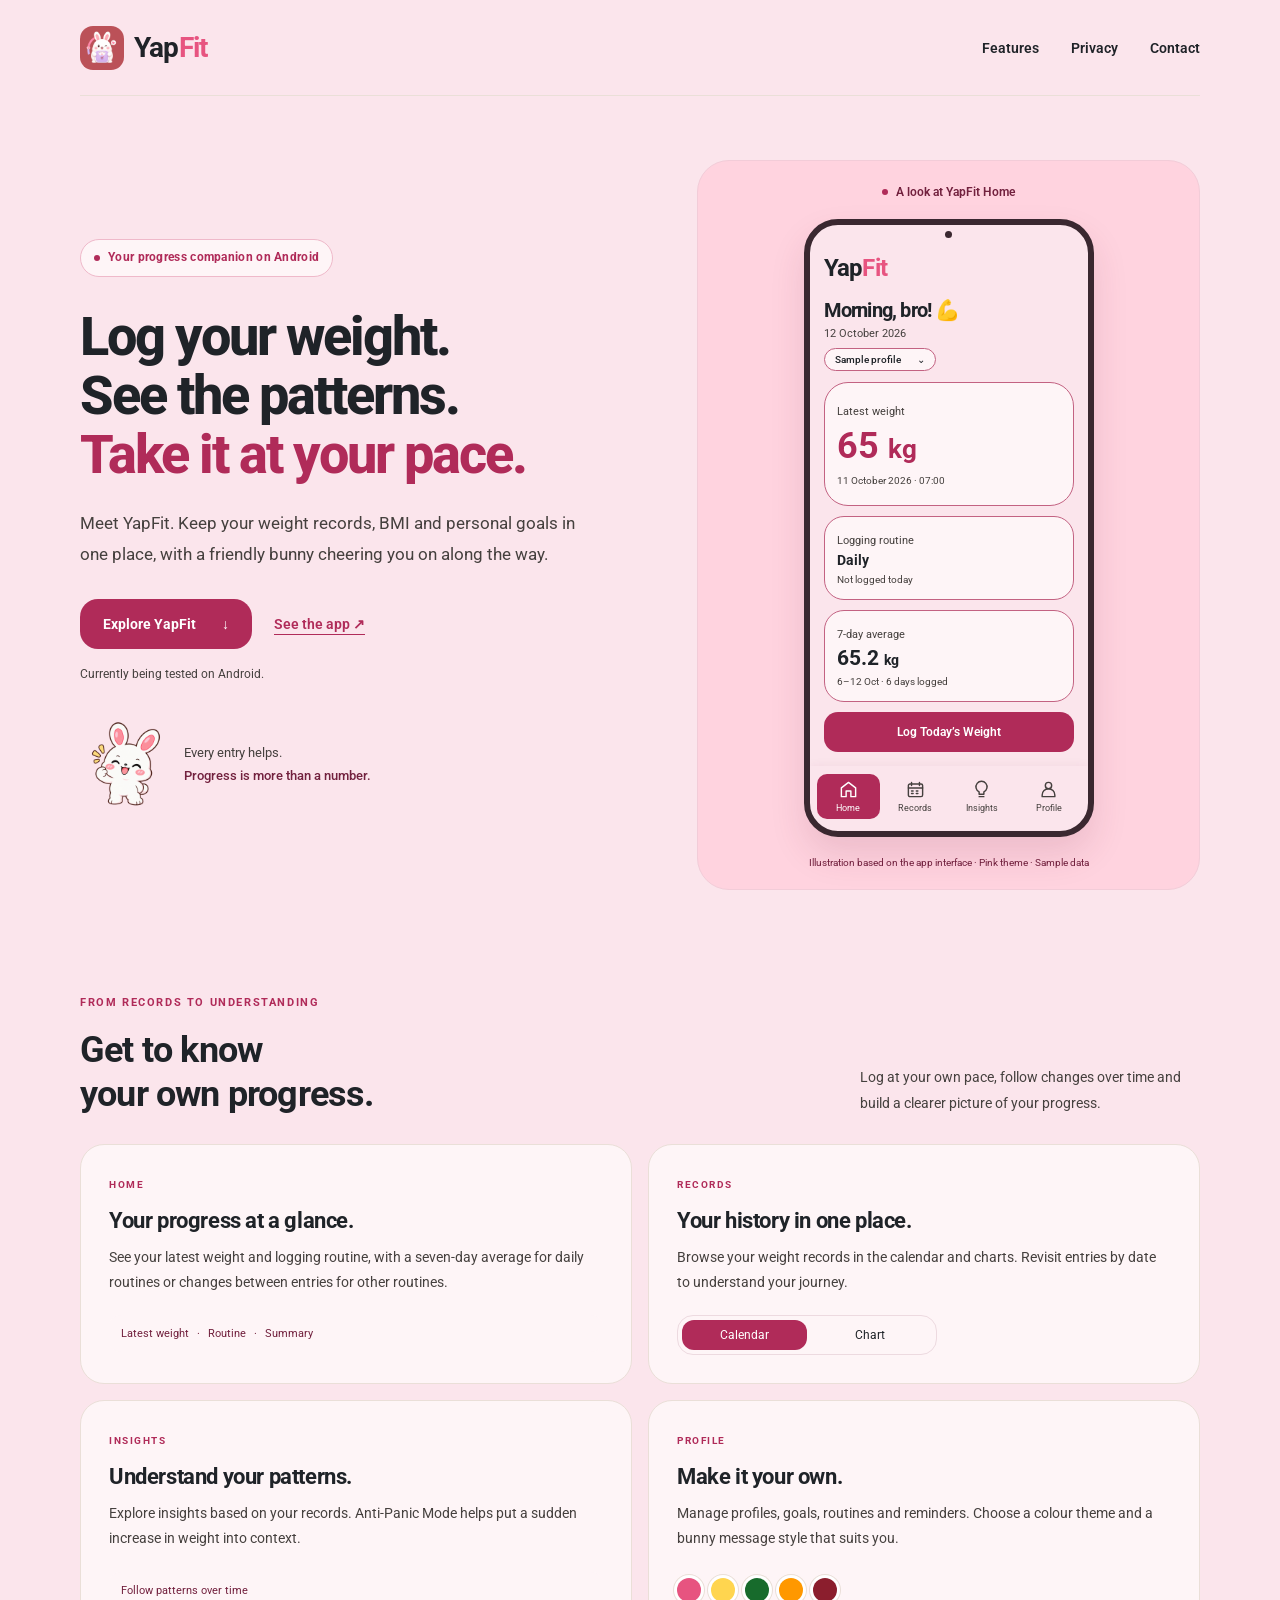
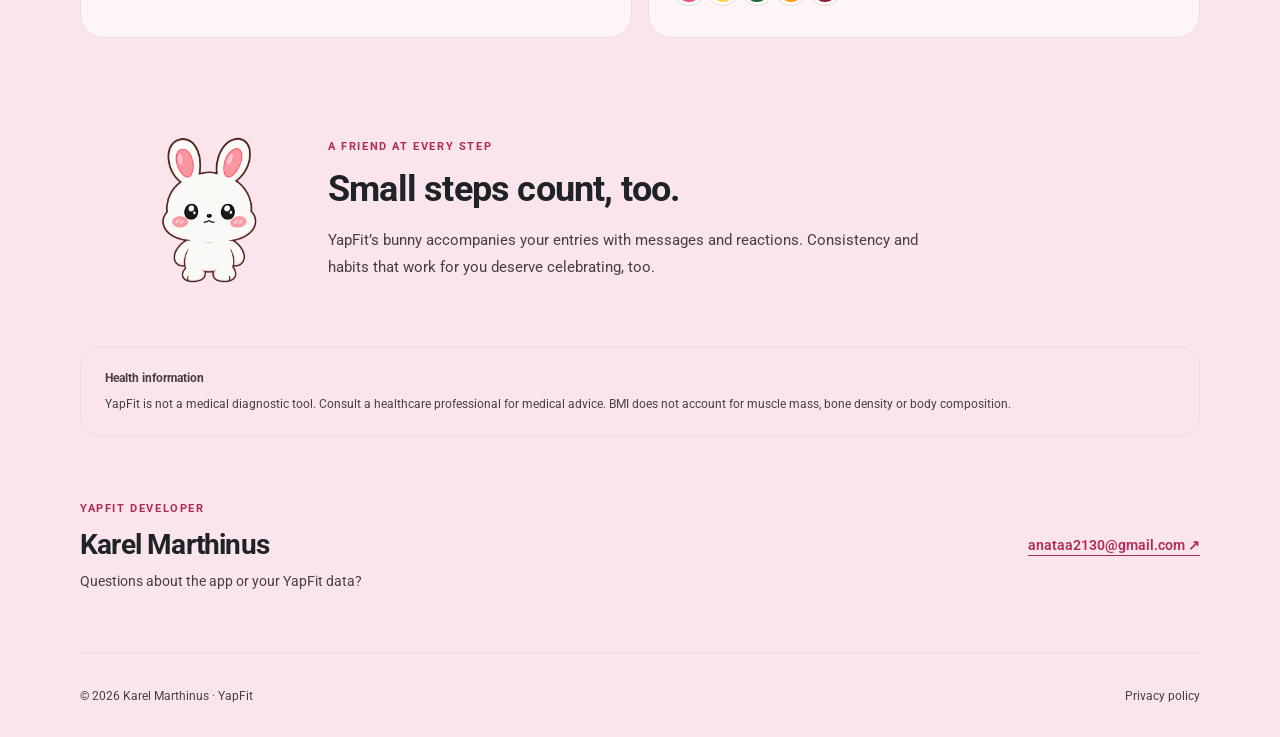
==== commit a3df6b84: "Localise YapFit website to British English" ====
--- a/yapfit/index.html
+++ b/yapfit/index.html
@@ -1,67 +1,67 @@
 <!doctype html>
-<html lang="id">
+<html lang="en-GB">
 <head>
   <meta charset="utf-8">
   <meta name="viewport" content="width=device-width, initial-scale=1">
   <meta name="theme-color" content="#fbe5ec">
-  <meta name="description" content="YapFit, teman mencatat berat badan dengan maskot kelinci. Pantau catatan, rata-rata 7 hari, BMI, dan target sesuai rutinitasmu.">
-  <title>YapFit · Teman mencatat progresmu</title>
+  <meta name="description" content="YapFit, your weight-tracking companion with a friendly bunny mascot. Follow your records, seven-day average, BMI and goals at your own pace.">
+  <title>YapFit · Your progress companion</title>
   <link rel="icon" href="assets/app-icon.png">
   <link rel="stylesheet" href="style.css">
 </head>
 <body>
-  <a class="skip-link" href="#utama">Lewati ke konten</a>
+  <a class="skip-link" href="#utama">Skip to content</a>
   <header class="topbar wrap">
-    <a class="brand" href="./" aria-label="Beranda YapFit"><img src="assets/app-icon.png" width="44" height="44" alt=""><span>Yap<span class="fit">Fit</span></span></a>
-    <nav aria-label="Navigasi utama"><a href="#fitur">Fitur</a><a href="privacy.html">Privasi</a><a href="#kontak">Kontak</a></nav>
+    <a class="brand" href="./" aria-label="YapFit home"><img src="assets/app-icon.png" width="44" height="44" alt=""><span>Yap<span class="fit">Fit</span></span></a>
+    <nav aria-label="Main navigation"><a href="#fitur">Features</a><a href="privacy.html">Privacy</a><a href="#kontak">Contact</a></nav>
   </header>
   <main id="utama">
     <section class="hero wrap" aria-labelledby="hero-title">
       <div class="hero-copy">
-        <span class="eyebrow pill"><span class="status-dot"></span> Teman progresmu di Android</span>
-        <h1 id="hero-title">Catat beratmu.<br>Pahami polanya.<br><span>Jalani dengan tenang.</span></h1>
-        <p class="lead">Kenalan dengan YapFit. Catatan berat badan, BMI, dan target pribadi dalam satu tempat—ditemani kelinci yang ikut menyemangati langkah kecilmu.</p>
-        <div class="hero-actions"><a class="button" href="#fitur">Kenali fitur YapFit <span aria-hidden="true">↓</span></a><a class="text-link" href="#tampilan">Lihat tampilannya <span aria-hidden="true">↗</span></a></div>
-        <p class="status">Saat ini dalam tahap pengujian Android.</p>
-        <div class="bunny-note"><img src="assets/bunny_pose_happy.webp" alt="Maskot kelinci YapFit yang tersenyum" width="92" height="92"><p>Setiap catatan membantu.<br><strong>Progres bukan cuma satu angka.</strong></p></div>
+        <span class="eyebrow pill"><span class="status-dot"></span> Your progress companion on Android</span>
+        <h1 id="hero-title">Log your weight.<br>See the patterns.<br><span>Take it at your pace.</span></h1>
+        <p class="lead">Meet YapFit. Keep your weight records, BMI and personal goals in one place, with a friendly bunny cheering you on along the way.</p>
+        <div class="hero-actions"><a class="button" href="#fitur">Explore YapFit <span aria-hidden="true">↓</span></a><a class="text-link" href="#tampilan">See the app <span aria-hidden="true">↗</span></a></div>
+        <p class="status">Currently being tested on Android.</p>
+        <div class="bunny-note"><img src="assets/bunny_pose_happy.webp" alt="YapFit’s smiling bunny mascot" width="92" height="92"><p>Every entry helps.<br><strong>Progress is more than a number.</strong></p></div>
       </div>
       <figure class="app-preview" id="tampilan">
-        <div class="preview-label"><span class="status-dot"></span> Kenali Home di YapFit</div>
-        <div class="phone" aria-label="Ilustrasi Home YapFit dalam tema pink dengan data contoh">
+        <div class="preview-label"><span class="status-dot"></span> A look at YapFit Home</div>
+        <div class="phone" aria-label="Illustration of YapFit Home in the pink theme with sample data">
           <div class="phone-camera" aria-hidden="true"></div>
           <div class="app-content">
             <div class="app-wordmark">Yap<span class="fit">Fit</span></div>
-            <h2 class="app-greeting">Pagi bre! 💪</h2>
-            <p class="app-date">12 Oktober 2026</p>
-            <div class="profile-chip">Profil contoh <span aria-hidden="true">⌄</span></div>
-            <div class="app-card weight-card"><span>Berat terakhir</span><strong>65 <small>kg</small></strong><p>11 Oktober 2026 · 07:00</p></div>
-            <div class="app-card routine-card"><span>Rutinitas catat</span><strong>Harian</strong><p>Belum dicatat hari ini</p></div>
-            <div class="app-card average-card"><span>Rata-rata 7 hari</span><strong>65,2 <small>kg</small></strong><p>6–12 Okt · 6 hari tercatat</p></div>
-            <div class="app-cta">Catat Berat Hari Ini</div>
+            <h2 class="app-greeting">Morning, bro! 💪</h2>
+            <p class="app-date">12 October 2026</p>
+            <div class="profile-chip">Sample profile <span aria-hidden="true">⌄</span></div>
+            <div class="app-card weight-card"><span>Latest weight</span><strong>65 <small>kg</small></strong><p>11 October 2026 · 07:00</p></div>
+            <div class="app-card routine-card"><span>Logging routine</span><strong>Daily</strong><p>Not logged today</p></div>
+            <div class="app-card average-card"><span>7-day average</span><strong>65.2 <small>kg</small></strong><p>6–12 Oct · 6 days logged</p></div>
+            <div class="app-cta">Log Today’s Weight</div>
           </div>
           <div class="app-nav" aria-hidden="true">
             <span class="selected"><svg viewBox="0 0 24 24"><path d="m3 10 9-7 9 7v11h-6v-7H9v7H3Z"/></svg>Home</span>
-            <span><svg viewBox="0 0 24 24"><rect x="3" y="5" width="18" height="16" rx="2"/><path d="M7 3v4m10-4v4M3 10h18m-14 4h2m4 0h2m-8 3h2m4 0h2"/></svg>Catatan</span>
-            <span><svg viewBox="0 0 24 24"><path d="M9 18v-3a7 7 0 1 1 6 0v3ZM9 21h6"/></svg>Insight</span>
-            <span><svg viewBox="0 0 24 24"><circle cx="12" cy="7" r="4"/><path d="M4 21v-2a8 8 0 0 1 16 0v2Z"/></svg>Profil</span>
+            <span><svg viewBox="0 0 24 24"><rect x="3" y="5" width="18" height="16" rx="2"/><path d="M7 3v4m10-4v4M3 10h18m-14 4h2m4 0h2m-8 3h2m4 0h2"/></svg>Records</span>
+            <span><svg viewBox="0 0 24 24"><path d="M9 18v-3a7 7 0 1 1 6 0v3ZM9 21h6"/></svg>Insights</span>
+            <span><svg viewBox="0 0 24 24"><circle cx="12" cy="7" r="4"/><path d="M4 21v-2a8 8 0 0 1 16 0v2Z"/></svg>Profile</span>
           </div>
         </div>
-        <figcaption>Ilustrasi berdasarkan antarmuka aplikasi · Tema pink · Data contoh</figcaption>
+        <figcaption>Illustration based on the app interface · Pink theme · Sample data</figcaption>
       </figure>
     </section>
     <section class="features wrap" id="fitur" aria-labelledby="features-title">
-      <div class="section-heading"><div><p class="eyebrow">DARI CATATAN KE PEMAHAMAN</p><h2 id="features-title">Lebih mudah mengenali<br>progresmu sendiri.</h2></div><p>Catat sesuai rutinitasmu, lihat perubahan dari waktu ke waktu, dan temukan gambaran yang lebih utuh.</p></div>
+      <div class="section-heading"><div><p class="eyebrow">FROM RECORDS TO UNDERSTANDING</p><h2 id="features-title">Get to know<br>your own progress.</h2></div><p>Log at your own pace, follow changes over time and build a clearer picture of your progress.</p></div>
       <div class="feature-grid">
-        <article class="feature-card"><span class="feature-label">HOME</span><h3>Ringkasan yang dekat.</h3><p>Lihat berat terakhir, rutinitas catat, serta rata-rata 7 hari untuk rutinitas harian atau perubahan antarcatatan untuk rutinitas lainnya.</p><div class="detail-chip">Berat terakhir <span>·</span> Rutinitas <span>·</span> Ringkasan</div></article>
-        <article class="feature-card"><span class="feature-label">CATATAN</span><h3>Riwayat dalam satu tempat.</h3><p>Telusuri catatan berat badan lewat kalender dan grafik. Buka kembali catatan sesuai tanggal untuk memahami perjalananmu.</p><div class="mini-segments" aria-hidden="true"><span>Kalender</span><span>Grafik</span></div></article>
-        <article class="feature-card"><span class="feature-label">INSIGHT</span><h3>Pahami pola yang terbentuk.</h3><p>Temukan insight berdasarkan data yang sudah kamu catat. Mode Anti-Panic membantu memberi konteks saat angka berat tiba-tiba naik.</p><div class="detail-chip">Lihat pola dari waktu ke waktu</div></article>
-        <article class="feature-card"><span class="feature-label">PROFIL</span><h3>Sesuaikan dengan dirimu.</h3><p>Kelola profil, target, rutinitas, dan pengingat. Pilih tema warna serta gaya pesan kelinci yang nyaman untukmu.</p><div class="swatches" aria-label="Pilihan warna manual: pink, kuning, hijau, oranye, merah"><span style="--swatch:#e75480"></span><span style="--swatch:#ffd54f"></span><span style="--swatch:#176b2c"></span><span style="--swatch:#ff9800"></span><span style="--swatch:#8b1e2d"></span></div></article>
+        <article class="feature-card"><span class="feature-label">HOME</span><h3>Your progress at a glance.</h3><p>See your latest weight and logging routine, with a seven-day average for daily routines or changes between entries for other routines.</p><div class="detail-chip">Latest weight <span>·</span> Routine <span>·</span> Summary</div></article>
+        <article class="feature-card"><span class="feature-label">RECORDS</span><h3>Your history in one place.</h3><p>Browse your weight records in the calendar and charts. Revisit entries by date to understand your journey.</p><div class="mini-segments" aria-hidden="true"><span>Calendar</span><span>Chart</span></div></article>
+        <article class="feature-card"><span class="feature-label">INSIGHTS</span><h3>Understand your patterns.</h3><p>Explore insights based on your records. Anti-Panic Mode helps put a sudden increase in weight into context.</p><div class="detail-chip">Follow patterns over time</div></article>
+        <article class="feature-card"><span class="feature-label">PROFILE</span><h3>Make it your own.</h3><p>Manage profiles, goals, routines and reminders. Choose a colour theme and a bunny message style that suits you.</p><div class="swatches" aria-label="Manual colour choices: pink, yellow, green, orange and red"><span style="--swatch:#e75480"></span><span style="--swatch:#ffd54f"></span><span style="--swatch:#176b2c"></span><span style="--swatch:#ff9800"></span><span style="--swatch:#8b1e2d"></span></div></article>
       </div>
     </section>
-    <section class="companion wrap" aria-labelledby="companion-title"><img src="assets/bunny_pose_calm.webp" alt="Maskot kelinci YapFit dengan ekspresi tenang" width="180" height="180" loading="lazy"><div><p class="eyebrow">ADA TEMAN DI SETIAP LANGKAH</p><h2 id="companion-title">Pelan-pelan juga progres.</h2><p>Kelinci YapFit hadir lewat pesan dan reaksi yang menemani pencatatanmu. Konsistensi dan kebiasaan yang nyaman juga layak dirayakan.</p></div></section>
-    <aside class="health-note wrap"><strong>Catatan kesehatan</strong><p>YapFit bukan alat diagnosis medis. Konsultasikan saran medis dengan tenaga kesehatan. BMI tidak memperhitungkan massa otot, kepadatan tulang, atau komposisi tubuh.</p><p lang="en">YapFit is not a medical diagnostic tool. Consult a healthcare professional for medical advice.</p></aside>
-    <section class="contact wrap" id="kontak"><div><p class="eyebrow">PENGEMBANG YAPFIT</p><h2>Karel Marthinus</h2><p>Pertanyaan tentang aplikasi atau data YapFit?</p></div><a class="text-link" href="mailto:anataa2130@gmail.com">anataa2130@gmail.com <span aria-hidden="true">↗</span></a></section>
+    <section class="companion wrap" aria-labelledby="companion-title"><img src="assets/bunny_pose_calm.webp" alt="YapFit’s bunny mascot looking calm" width="180" height="180" loading="lazy"><div><p class="eyebrow">A FRIEND AT EVERY STEP</p><h2 id="companion-title">Small steps count, too.</h2><p>YapFit’s bunny accompanies your entries with messages and reactions. Consistency and habits that work for you deserve celebrating, too.</p></div></section>
+    <aside class="health-note wrap"><strong>Health information</strong><p>YapFit is not a medical diagnostic tool. Consult a healthcare professional for medical advice. BMI does not account for muscle mass, bone density or body composition.</p></aside>
+    <section class="contact wrap" id="kontak"><div><p class="eyebrow">YAPFIT DEVELOPER</p><h2>Karel Marthinus</h2><p>Questions about the app or your YapFit data?</p></div><a class="text-link" href="mailto:anataa2130@gmail.com">anataa2130@gmail.com <span aria-hidden="true">↗</span></a></section>
   </main>
-  <footer class="wrap"><span>© 2026 Karel Marthinus · YapFit</span><a href="privacy.html">Kebijakan privasi</a></footer>
+  <footer class="wrap"><span>© 2026 Karel Marthinus · YapFit</span><a href="privacy.html">Privacy policy</a></footer>
 </body>
 </html>
